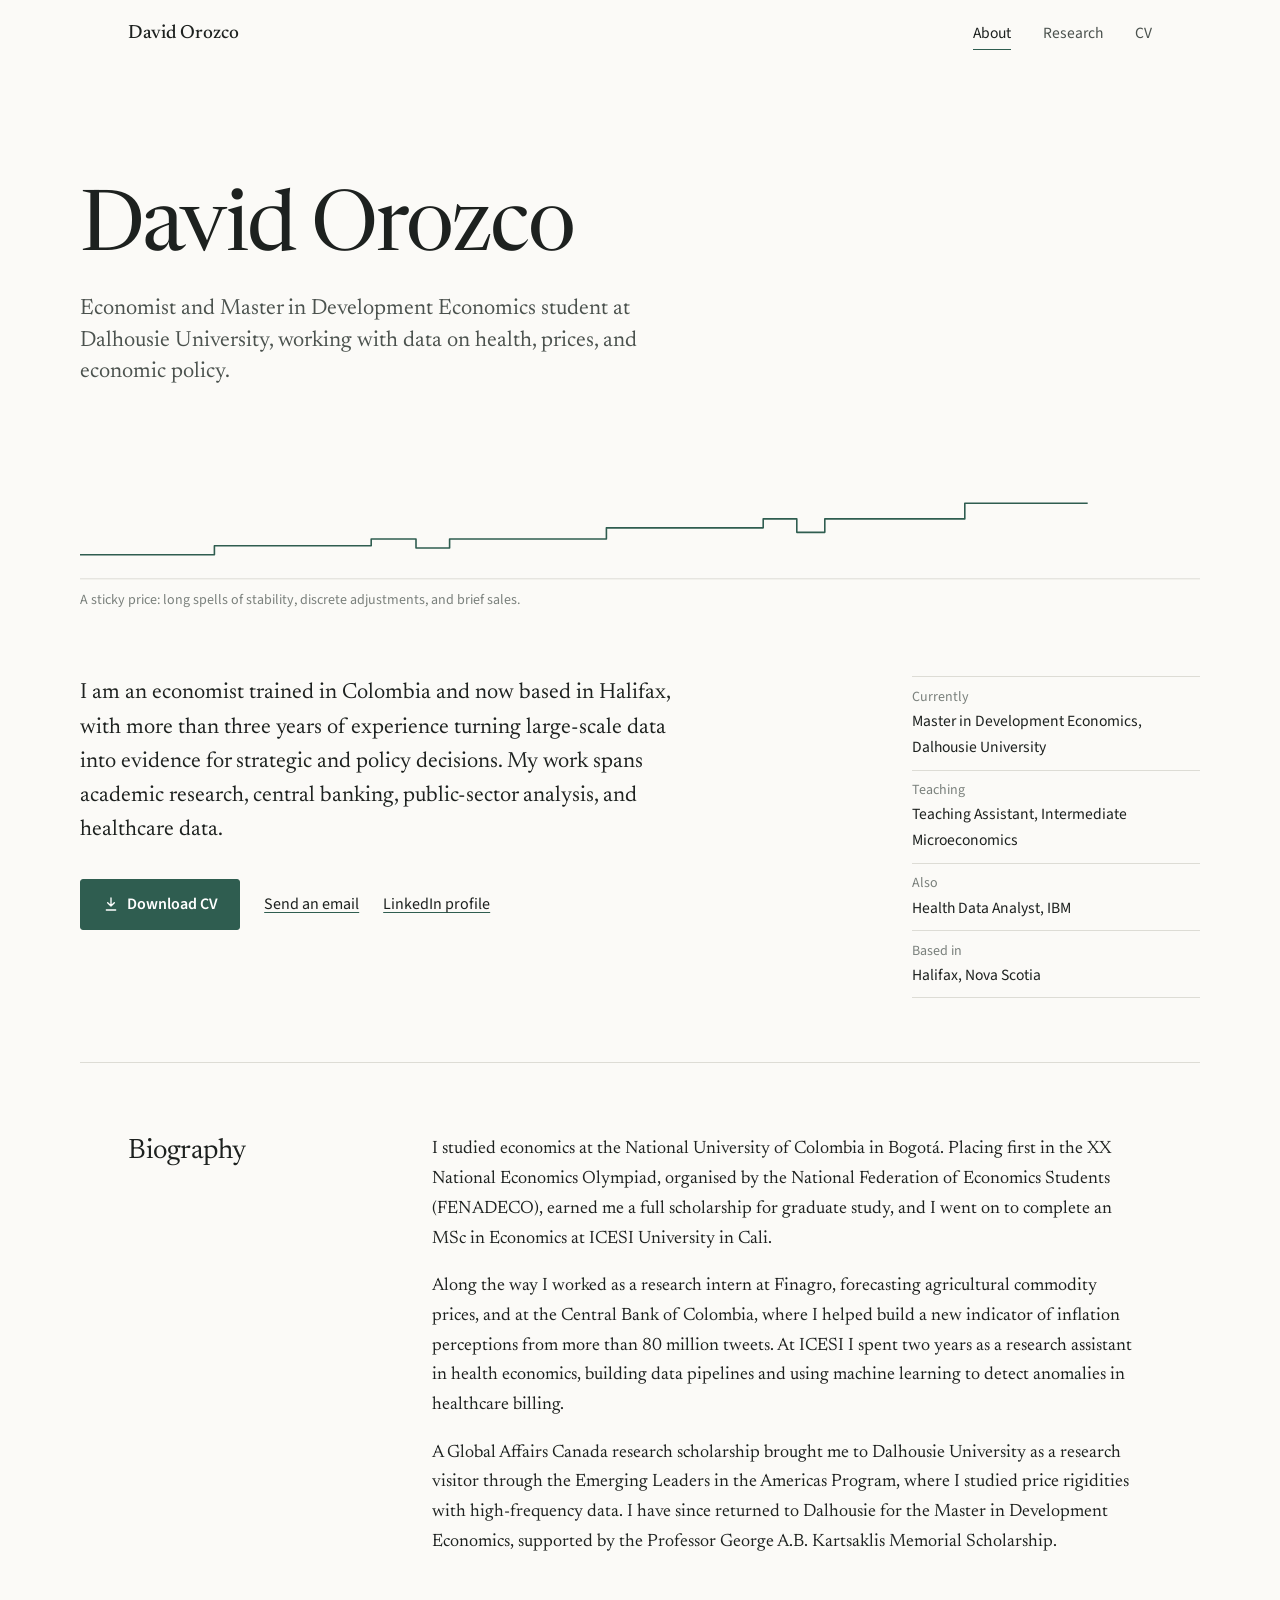
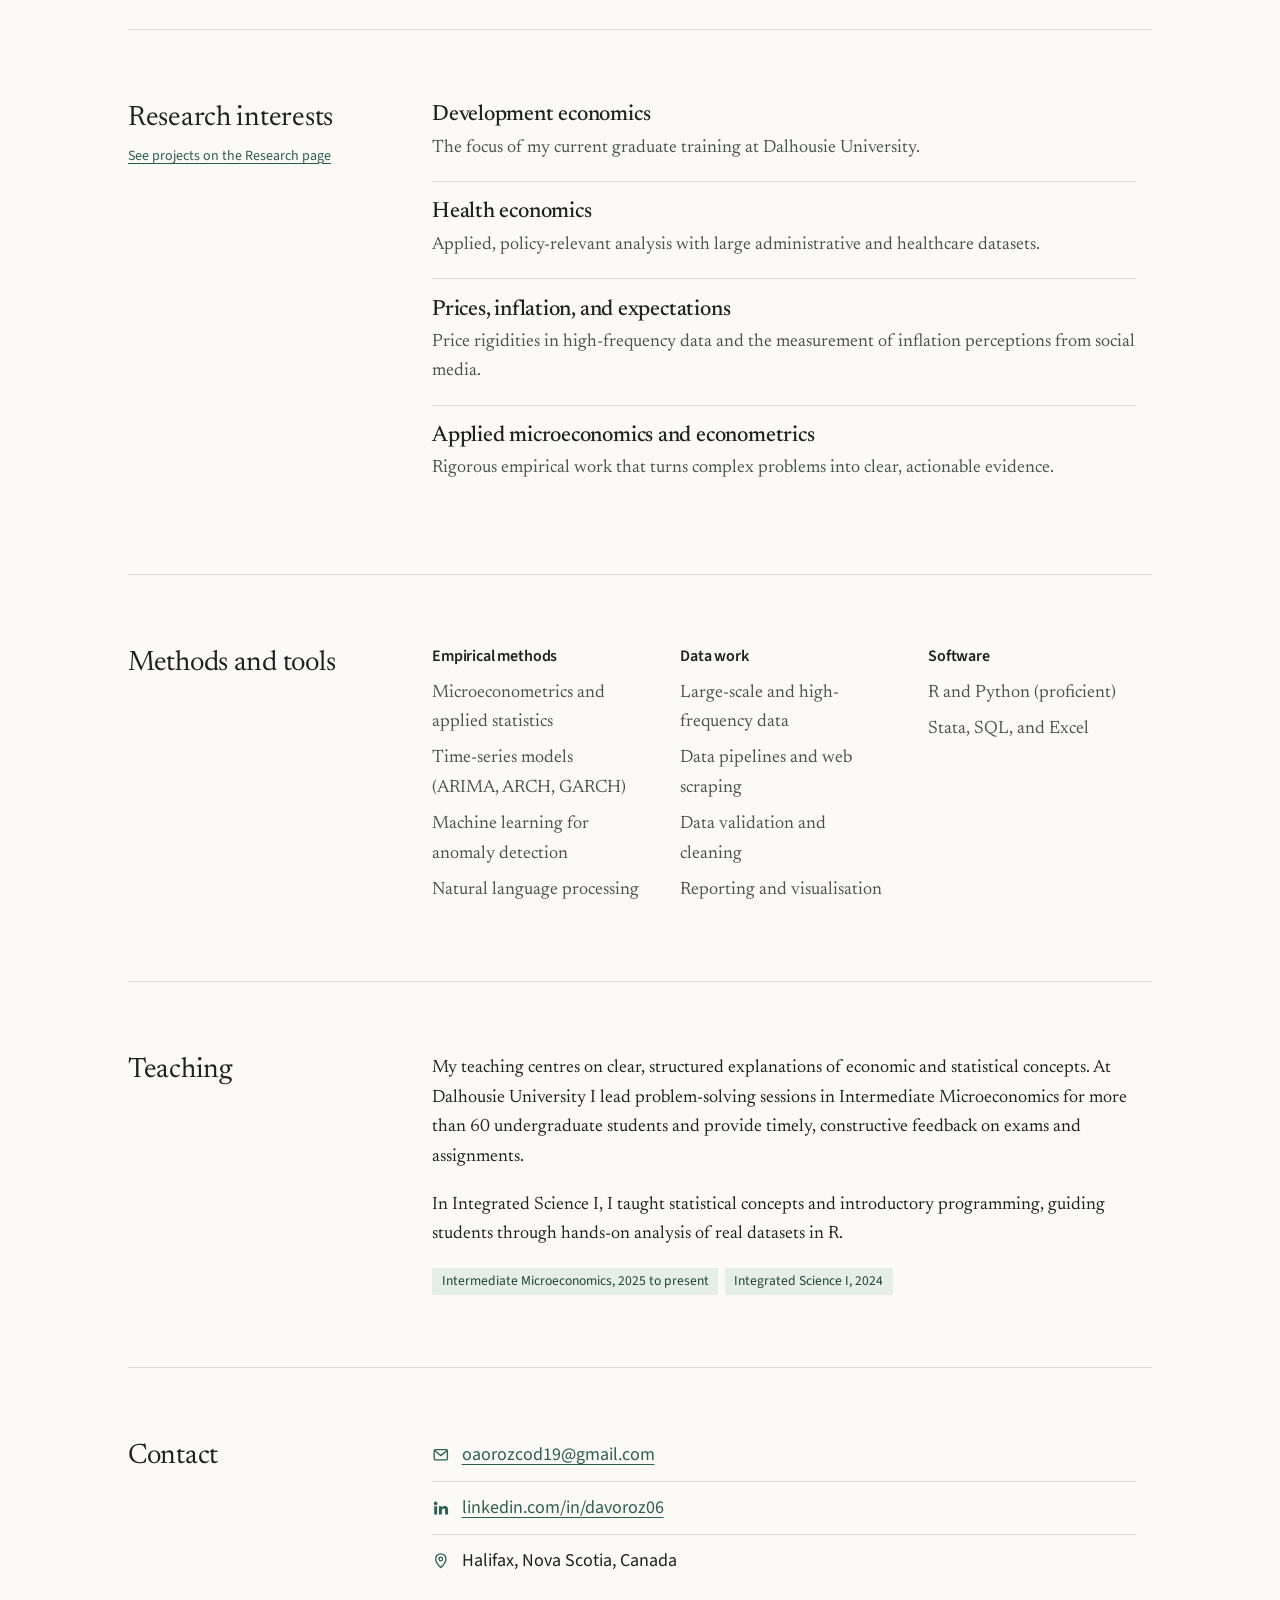
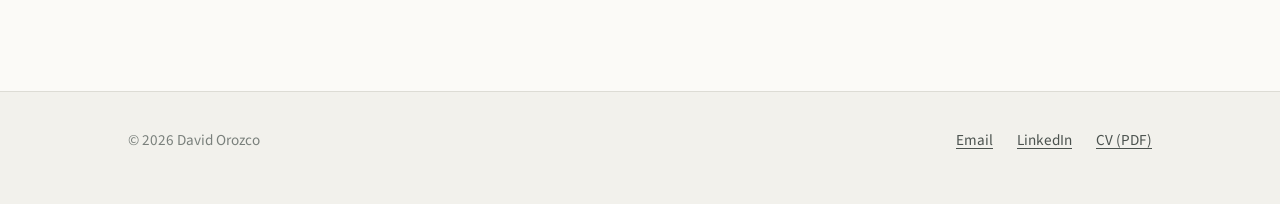
==== index.html @ cde1f17e "Initial commit" ====
<!DOCTYPE html>
<html lang="en">
<head>
  <meta charset="utf-8">
  <meta name="viewport" content="width=device-width, initial-scale=1">
  <title>David Orozco | Economist</title>
  <meta name="description" content="David Orozco is an economist and Master in Development Economics student at Dalhousie University, working on applied microeconomics, health economics, and price dynamics.">
  <link rel="icon" href="assets/img/favicon.svg" type="image/svg+xml">

  <!-- Fonts: Newsreader (serif, text and headings) + Source Sans 3 (interface) -->
  <link rel="preconnect" href="https://fonts.googleapis.com">
  <link rel="preconnect" href="https://fonts.gstatic.com" crossorigin>
  <link href="https://fonts.googleapis.com/css2?family=Newsreader:ital,opsz,wght@0,6..72,300..600;1,6..72,400&family=Source+Sans+3:wght@400;600&display=swap" rel="stylesheet">

  <link rel="stylesheet" href="styles.css">
  <script>document.documentElement.classList.add('js');</script>
</head>
<body>
  <a class="skip-link" href="#main">Skip to content</a>

  <!-- ===== Header (same on every page; update aria-current per page) ===== -->
  <header class="site-header">
    <div class="site-header__inner">
      <a class="site-name" href="index.html">David Orozco</a>
      <button class="nav-toggle" type="button" aria-expanded="false" aria-controls="site-nav">Menu</button>
      <nav class="site-nav" id="site-nav" aria-label="Main">
        <ul>
          <li><a href="index.html" aria-current="page">About</a></li>
          <li><a href="research.html">Research</a></li>
          <li><a href="cv.html">CV</a></li>
        </ul>
      </nav>
    </div>
  </header>

  <main id="main">

    <!-- ===== Hero ===== -->
    <section class="wrap hero" aria-labelledby="name">
      <h1 class="hero__name" id="name">David Orozco</h1>
      <p class="hero__role">Economist and Master in Development Economics student at Dalhousie University, working with data on health, prices, and economic policy.</p>

      <!-- Decorative sticky-price series. Edit the "d" attribute to change the shape. -->
      <svg class="price-path" viewBox="0 0 1000 120" preserveAspectRatio="none" aria-hidden="true" focusable="false">
        <path class="baseline" d="M0 119.5 H1000"/>
        <path class="series" d="M0 98 H120 V90 H260 V84 H300 V92 H330 V84 H470 V74 H610 V66 H640 V78 H665 V66 H790 V52 H900 V44 H1000"/>
      </svg>
      <p class="hero__caption">A sticky price: long spells of stability, discrete adjustments, and brief sales.</p>

      <div class="hero__intro">
        <div>
          <p class="lede">I am an economist trained in Colombia and now based in Halifax, with more than three years of experience turning large-scale data into evidence for strategic and policy decisions. My work spans academic research, central banking, public-sector analysis, and healthcare data.</p>
          <div class="actions" style="margin-top:2rem">
            <a class="button" href="assets/cv/David_Orozco_CV.pdf" download>
              <svg class="icon" viewBox="0 0 24 24" fill="none" stroke="currentColor" stroke-width="2" stroke-linecap="round" stroke-linejoin="round" aria-hidden="true"><path d="M12 3v12M7 10l5 5 5-5M5 21h14"/></svg>
              Download CV
            </a>
            <a class="text-link" href="mailto:oaorozcod19@gmail.com">Send an email</a>
            <a class="text-link" href="https://www.linkedin.com/in/davoroz06/" target="_blank" rel="noopener">LinkedIn profile</a>
          </div>
        </div>
        <ul class="fact-list" aria-label="At a glance">
          <li><span>Currently</span>Master in Development Economics, Dalhousie University</li>
          <li><span>Teaching</span>Teaching Assistant, Intermediate Microeconomics</li>
          <li><span>Also</span>Health Data Analyst, IBM</li>
          <li><span>Based in</span>Halifax, Nova Scotia</li>
        </ul>
      </div>
    </section>

    <div class="wrap">

      <!-- ===== Biography ===== -->
      <section class="section" aria-labelledby="bio">
        <h2 class="section__title" id="bio">Biography</h2>
        <div class="section__body">
          <p>I studied economics at the National University of Colombia in Bogotá. Placing first in the XX National Economics Olympiad, organised by the National Federation of Economics Students (FENADECO), earned me a full scholarship for graduate study, and I went on to complete an MSc in Economics at ICESI University in Cali.</p>
          <p>Along the way I worked as a research intern at Finagro, forecasting agricultural commodity prices, and at the Central Bank of Colombia, where I helped build a new indicator of inflation perceptions from more than 80 million tweets. At ICESI I spent two years as a research assistant in health economics, building data pipelines and using machine learning to detect anomalies in healthcare billing.</p>
          <p>A Global Affairs Canada research scholarship brought me to Dalhousie University as a research visitor through the Emerging Leaders in the Americas Program, where I studied price rigidities with high-frequency data. I have since returned to Dalhousie for the Master in Development Economics, supported by the Professor George A.B. Kartsaklis Memorial Scholarship.</p>
        </div>
      </section>

      <!-- ===== Research interests ===== -->
      <section class="section" aria-labelledby="interests">
        <div>
          <h2 class="section__title" id="interests">Research interests</h2>
          <p class="section__note"><a href="research.html">See projects on the Research page</a></p>
        </div>
        <div class="section__body">
          <ul class="interest-list">
            <li>
              <h3>Development economics</h3>
              <p>The focus of my current graduate training at Dalhousie University.</p>
            </li>
            <li>
              <h3>Health economics</h3>
              <p>Applied, policy-relevant analysis with large administrative and healthcare datasets.</p>
            </li>
            <li>
              <h3>Prices, inflation, and expectations</h3>
              <p>Price rigidities in high-frequency data and the measurement of inflation perceptions from social media.</p>
            </li>
            <li>
              <h3>Applied microeconomics and econometrics</h3>
              <p>Rigorous empirical work that turns complex problems into clear, actionable evidence.</p>
            </li>
          </ul>
        </div>
      </section>

      <!-- ===== Methods & tools ===== -->
      <section class="section" aria-labelledby="methods">
        <h2 class="section__title" id="methods">Methods and tools</h2>
        <div class="section__body">
          <div class="tool-groups">
            <div>
              <h3>Empirical methods</h3>
              <ul>
                <li>Microeconometrics and applied statistics</li>
                <li>Time-series models (ARIMA, ARCH, GARCH)</li>
                <li>Machine learning for anomaly detection</li>
                <li>Natural language processing</li>
              </ul>
            </div>
            <div>
              <h3>Data work</h3>
              <ul>
                <li>Large-scale and high-frequency data</li>
                <li>Data pipelines and web scraping</li>
                <li>Data validation and cleaning</li>
                <li>Reporting and visualisation</li>
              </ul>
            </div>
            <div>
              <h3>Software</h3>
              <ul>
                <li>R and Python (proficient)</li>
                <li>Stata, SQL, and Excel</li>
              </ul>
            </div>
          </div>
        </div>
      </section>

      <!-- ===== Teaching ===== -->
      <section class="section" aria-labelledby="teaching">
        <h2 class="section__title" id="teaching">Teaching</h2>
        <div class="section__body">
          <p>My teaching centres on clear, structured explanations of economic and statistical concepts. At Dalhousie University I lead problem-solving sessions in Intermediate Microeconomics for more than 60 undergraduate students and provide timely, constructive feedback on exams and assignments.</p>
          <p>In Integrated Science I, I taught statistical concepts and introductory programming, guiding students through hands-on analysis of real datasets in R.</p>
          <ul class="tags" aria-label="Courses">
            <li>Intermediate Microeconomics, 2025 to present</li>
            <li>Integrated Science I, 2024</li>
          </ul>
        </div>
      </section>

      <!-- ===== Contact ===== -->
      <section class="section" aria-labelledby="contact">
        <h2 class="section__title" id="contact">Contact</h2>
        <div class="section__body">
          <ul class="contact-list">
            <li>
              <svg class="icon" viewBox="0 0 24 24" fill="none" stroke="currentColor" stroke-width="1.8" aria-hidden="true"><rect x="3" y="5" width="18" height="14" rx="1.5"/><path d="m3.5 6 8.5 7 8.5-7"/></svg>
              <a href="mailto:oaorozcod19@gmail.com">oaorozcod19@gmail.com</a>
            </li>
            <li>
              <svg class="icon" viewBox="0 0 24 24" fill="currentColor" aria-hidden="true"><path d="M4.98 3.5a2.5 2.5 0 1 1 0 5 2.5 2.5 0 0 1 0-5ZM3 9.75h4V21H3V9.75Zm6.5 0h3.8v1.6h.06c.53-.95 1.83-1.95 3.77-1.95 4.03 0 4.77 2.5 4.77 5.76V21h-4v-5.2c0-1.24-.02-2.84-1.8-2.84-1.8 0-2.6 1.3-2.6 2.75V21h-4V9.75Z"/></svg>
              <a href="https://www.linkedin.com/in/davoroz06/" target="_blank" rel="noopener">linkedin.com/in/davoroz06</a>
            </li>
            <li>
              <svg class="icon" viewBox="0 0 24 24" fill="none" stroke="currentColor" stroke-width="1.8" aria-hidden="true"><path d="M12 21s-7-6.2-7-11.5a7 7 0 0 1 14 0C19 14.8 12 21 12 21Z"/><circle cx="12" cy="9.5" r="2.5"/></svg>
              <span>Halifax, Nova Scotia, Canada</span>
            </li>
          </ul>
        </div>
      </section>

    </div>
  </main>

  <!-- ===== Footer (same on every page) ===== -->
  <footer class="site-footer">
    <div class="site-footer__inner">
      <p>&copy; <span data-year>2026</span> David Orozco</p>
      <ul>
        <li><a href="mailto:oaorozcod19@gmail.com">Email</a></li>
        <li><a href="https://www.linkedin.com/in/davoroz06/" target="_blank" rel="noopener">LinkedIn</a></li>
        <li><a href="assets/cv/David_Orozco_CV.pdf" download>CV (PDF)</a></li>
      </ul>
    </div>
  </footer>

  <script src="script.js"></script>
</body>
</html>
---- styles.css ----
/* ==========================================================================
   David Orozco — Academic website
   One stylesheet for all pages. Edit the tokens in :root to restyle the site.
   ========================================================================== */

/* ---------- 1. Design tokens ---------- */
:root {
  /* Colour */
  --paper:        #FBFAF7;   /* page background, warm light */
  --paper-deep:   #F2F1EC;   /* subtle panels */
  --ink:          #1D211F;   /* main text */
  --ink-soft:     #4B524E;   /* secondary text */
  --ink-faint:    #7A807C;   /* dates, meta */
  --rule:         #DDDCD5;   /* hairlines */
  --accent:       #2F5D50;   /* bottle green: the single accent */
  --accent-dark:  #224238;
  --accent-tint:  #E6EEEA;

  /* Type */
  --serif: "Newsreader", "Iowan Old Style", "Palatino Linotype", Palatino, Georgia, serif;
  --sans:  "Source Sans 3", "Segoe UI", "Helvetica Neue", Arial, sans-serif;

  /* Scale (roughly a 1.25 ratio) */
  --fs-small: 0.875rem;
  --fs-base:  1.125rem;
  --fs-md:    1.375rem;
  --fs-lg:    1.75rem;
  --fs-xl:    2.25rem;
  --fs-hero:  clamp(2.75rem, 7vw, 5.25rem);

  /* Layout */
  --page-max:  1120px;
  --prose-max: 40rem;
  --gutter:    clamp(1.25rem, 4vw, 3rem);
  --header-h:  4.25rem;
}

/* ---------- 2. Reset & base ---------- */
*, *::before, *::after { box-sizing: border-box; }

html {
  scroll-padding-top: calc(var(--header-h) + 1.5rem);
  -webkit-text-size-adjust: 100%;
}

body {
  margin: 0;
  background: var(--paper);
  color: var(--ink);
  font-family: var(--serif);
  font-size: var(--fs-base);
  line-height: 1.65;
  font-optical-sizing: auto;
  -webkit-font-smoothing: antialiased;
  text-rendering: optimizeLegibility;
}

img, svg { max-width: 100%; display: block; }

a {
  color: var(--accent);
  text-decoration-thickness: 1px;
  text-underline-offset: 0.2em;
}
a:hover { color: var(--accent-dark); text-decoration-thickness: 2px; }

:focus-visible {
  outline: 2px solid var(--accent);
  outline-offset: 3px;
  border-radius: 2px;
}

h1, h2, h3, h4 {
  font-family: var(--serif);
  font-weight: 500;
  line-height: 1.2;
  margin: 0;
  letter-spacing: -0.01em;
}

p { margin: 0 0 1em; }
ul { margin: 0; padding: 0; }

.skip-link {
  position: absolute;
  left: -9999px;
  top: 0.5rem;
  background: var(--ink);
  color: var(--paper);
  padding: 0.5rem 1rem;
  font-family: var(--sans);
  z-index: 100;
}
.skip-link:focus { left: 0.5rem; }

/* ---------- 3. Header & navigation ---------- */
.site-header {
  position: fixed;
  inset: 0 0 auto 0;
  z-index: 50;
  background: rgba(251, 250, 247, 0.94);
  backdrop-filter: saturate(1.2) blur(6px);
  border-bottom: 1px solid transparent;
  transition: border-color 0.2s ease;
}
.site-header.is-scrolled { border-bottom-color: var(--rule); }

.site-header__inner {
  max-width: var(--page-max);
  margin: 0 auto;
  padding: 0 var(--gutter);
  height: var(--header-h);
  display: flex;
  align-items: center;
  justify-content: space-between;
  gap: 1.5rem;
}

.site-name {
  font-family: var(--serif);
  font-size: 1.2rem;
  font-weight: 500;
  color: var(--ink);
  text-decoration: none;
}
.site-name:hover { color: var(--accent); text-decoration: none; }

.site-nav ul {
  list-style: none;
  display: flex;
  gap: 2rem;
}
.site-nav a {
  font-family: var(--sans);
  font-size: 0.975rem;
  color: var(--ink-soft);
  text-decoration: none;
  padding: 0.35rem 0;
  border-bottom: 1.5px solid transparent;
}
.site-nav a:hover { color: var(--ink); }
.site-nav a[aria-current="page"] {
  color: var(--ink);
  border-bottom-color: var(--accent);
}

/* Mobile menu button (hidden on desktop) */
.nav-toggle {
  display: none;
  background: none;
  border: 1px solid var(--rule);
  border-radius: 3px;
  padding: 0.4rem 0.75rem;
  font-family: var(--sans);
  font-size: 0.95rem;
  color: var(--ink);
  cursor: pointer;
}

/* ---------- 4. Page scaffolding ---------- */
main { padding-top: var(--header-h); }

.wrap {
  max-width: var(--page-max);
  margin: 0 auto;
  padding: 0 var(--gutter);
}

/* Page intro used on Research and CV pages */
.page-intro {
  padding: clamp(3.5rem, 9vw, 6.5rem) 0 clamp(2.5rem, 6vw, 4rem);
  border-bottom: 1px solid var(--rule);
}
.page-intro h1 {
  font-size: clamp(2.5rem, 6vw, 4rem);
  font-weight: 400;
  margin-bottom: 1rem;
}
.page-intro p {
  max-width: var(--prose-max);
  color: var(--ink-soft);
  font-size: var(--fs-md);
  line-height: 1.5;
  margin: 0;
}
.page-intro .actions { margin-top: 2rem; }

/* Two-column section: heading on the left, content on the right */
.section {
  display: grid;
  grid-template-columns: minmax(0, 15rem) minmax(0, 1fr);
  gap: 1.5rem 4rem;
  padding: clamp(2.5rem, 6vw, 4.5rem) 0;
  border-bottom: 1px solid var(--rule);
}
.section:last-of-type { border-bottom: 0; }

.section__title {
  font-size: var(--fs-lg);
  font-weight: 400;
  color: var(--ink);
}
.section__note {
  font-family: var(--sans);
  font-size: var(--fs-small);
  color: var(--ink-faint);
  margin-top: 0.6rem;
  line-height: 1.5;
}

.section__body { max-width: 44rem; }
.section__body > p:last-child { margin-bottom: 0; }

.lede {
  font-size: var(--fs-md);
  line-height: 1.55;
  color: var(--ink);
}

/* ---------- 5. Buttons & links ---------- */
.actions {
  display: flex;
  flex-wrap: wrap;
  gap: 0.75rem 1.5rem;
  align-items: center;
}

.button {
  display: inline-flex;
  align-items: center;
  gap: 0.5rem;
  font-family: var(--sans);
  font-size: 1rem;
  font-weight: 600;
  padding: 0.7rem 1.35rem;
  border-radius: 3px;
  background: var(--accent);
  color: #fff;
  text-decoration: none;
  border: 1px solid var(--accent);
  transition: background-color 0.15s ease;
}
.button:hover { background: var(--accent-dark); color: #fff; text-decoration: none; }

.text-link {
  font-family: var(--sans);
  font-size: 1rem;
  color: var(--ink);
  text-decoration: underline;
  text-decoration-color: var(--accent);
}
.text-link:hover { color: var(--accent); }

.icon { width: 1em; height: 1em; flex: none; }

/* ---------- 6. Home hero ---------- */
.hero {
  padding: clamp(3.5rem, 10vw, 7.5rem) 0 0;
}
.hero__name {
  font-size: var(--fs-hero);
  font-weight: 400;
  letter-spacing: -0.025em;
  line-height: 1.02;
}
.hero__role {
  margin-top: 1.25rem;
  max-width: 36rem;
  font-size: var(--fs-md);
  line-height: 1.45;
  color: var(--ink-soft);
}

/* The price-path line: a stylised "sticky price" series.
   A nod to David's research on price rigidities and inflation. */
.price-path {
  margin: clamp(2rem, 5vw, 3.5rem) 0 0;
  width: 100%;
  height: auto;
  color: var(--accent);
}
.price-path path {
  fill: none;
  stroke: currentColor;
  stroke-width: 1.6;
  vector-effect: non-scaling-stroke;
  stroke-linejoin: round;
}
.price-path .baseline { stroke: var(--rule); stroke-width: 1; }

/* Draw the line once on load */
.js .price-path .series {
  stroke-dasharray: var(--len, 3000);
  stroke-dashoffset: var(--len, 3000);
  animation: draw 2.4s cubic-bezier(0.45, 0.05, 0.25, 1) 0.2s forwards;
}
@keyframes draw { to { stroke-dashoffset: 0; } }

.hero__caption {
  font-family: var(--sans);
  font-size: var(--fs-small);
  color: var(--ink-faint);
  margin: 0.6rem 0 0;
}

.hero__intro {
  display: grid;
  grid-template-columns: minmax(0, 1fr) minmax(0, 18rem);
  gap: 2rem 4rem;
  align-items: start;
  padding: clamp(2.5rem, 6vw, 4rem) 0;
  border-bottom: 1px solid var(--rule);
}
.hero__intro .lede { margin: 0; max-width: 38rem; }

.fact-list { list-style: none; font-family: var(--sans); font-size: 0.975rem; }
.fact-list li { padding: 0.55rem 0; border-top: 1px solid var(--rule); }
.fact-list li:last-child { border-bottom: 1px solid var(--rule); }
.fact-list span { display: block; color: var(--ink-faint); font-size: var(--fs-small); }

/* ---------- 7. Interest list & tool list ---------- */
.interest-list { list-style: none; }
.interest-list li {
  padding: 1.1rem 0;
  border-top: 1px solid var(--rule);
}
.interest-list li:first-child { border-top: 0; padding-top: 0; }
.interest-list h3 { font-size: var(--fs-md); margin-bottom: 0.3rem; }
.interest-list p { margin: 0; color: var(--ink-soft); }

.tool-groups {
  display: grid;
  grid-template-columns: repeat(auto-fit, minmax(13rem, 1fr));
  gap: 2rem 2.5rem;
}
.tool-groups h3 {
  font-family: var(--sans);
  font-size: 1rem;
  font-weight: 600;
  margin-bottom: 0.6rem;
}
.tool-groups ul { list-style: none; }
.tool-groups li {
  padding: 0.2rem 0;
  color: var(--ink-soft);
}

.tags { list-style: none; display: flex; flex-wrap: wrap; gap: 0.4rem; margin-top: 0.9rem; }
.tags li {
  font-family: var(--sans);
  font-size: 0.85rem;
  color: var(--accent-dark);
  background: var(--accent-tint);
  padding: 0.15rem 0.6rem;
  border-radius: 2px;
}

/* ---------- 8. Projects (Research page) ---------- */
.project { padding: 2rem 0; border-top: 1px solid var(--rule); }
.project:first-child { border-top: 0; padding-top: 0; }
.project:last-child { padding-bottom: 0; }
.project h3 { font-size: var(--fs-lg); font-weight: 400; margin-bottom: 0.4rem; }
.project__meta {
  font-family: var(--sans);
  font-size: 0.95rem;
  color: var(--ink-faint);
  margin-bottom: 0.9rem;
}
.project p { color: var(--ink); }

.output-item {
  padding-left: 1.25rem;
  border-left: 2px solid var(--accent);
}
.output-item h3 { font-size: var(--fs-md); margin-bottom: 0.35rem; }
.output-item p { margin: 0; color: var(--ink-soft); }

.institutions { list-style: none; }
.institutions li {
  display: grid;
  grid-template-columns: minmax(0, 1fr) minmax(0, 1.3fr);
  gap: 0.25rem 2rem;
  padding: 0.9rem 0;
  border-top: 1px solid var(--rule);
}
.institutions li:first-child { border-top: 0; padding-top: 0; }
.institutions strong { font-weight: 500; }
.institutions span { color: var(--ink-soft); }

/* ---------- 9. CV entries ---------- */
.entries { list-style: none; }
.entry {
  display: grid;
  grid-template-columns: 9.5rem minmax(0, 1fr);
  gap: 0.5rem 2rem;
  padding: 1.75rem 0;
  border-top: 1px solid var(--rule);
}
.entry:first-child { border-top: 0; padding-top: 0; }
.entry:last-child { padding-bottom: 0; }

.entry__date {
  font-family: var(--sans);
  font-size: 0.95rem;
  color: var(--ink-faint);
  font-variant-numeric: tabular-nums;
  padding-top: 0.2rem;
}
.entry__title { font-size: var(--fs-md); font-weight: 500; }
.entry__org {
  font-family: var(--sans);
  font-size: 0.975rem;
  color: var(--accent-dark);
  margin: 0.2rem 0 0.75rem;
}
.entry__org .place { color: var(--ink-faint); }
.entry ul { padding-left: 1.1rem; }
.entry li { margin-bottom: 0.4rem; color: var(--ink-soft); }
.entry li::marker { color: var(--accent); }
.entry p { color: var(--ink-soft); margin: 0; }

/* Organisation header grouping several roles */
.org-group + .org-group { margin-top: 2.5rem; }
.org-group__name {
  font-size: var(--fs-lg);
  font-weight: 400;
  margin-bottom: 1.25rem;
}
.org-group__name small {
  font-family: var(--sans);
  font-size: 0.95rem;
  color: var(--ink-faint);
  margin-left: 0.5rem;
  font-weight: 400;
}

.cert-list {
  list-style: none;
  columns: 2 14rem;
  column-gap: 2.5rem;
}
.cert-list li {
  break-inside: avoid;
  padding: 0.45rem 0;
  border-bottom: 1px solid var(--rule);
  color: var(--ink-soft);
}

.lang-list { list-style: none; display: flex; flex-wrap: wrap; gap: 1rem 3rem; }
.lang-list strong { font-weight: 500; display: block; font-size: var(--fs-md); }
.lang-list span { font-family: var(--sans); color: var(--ink-faint); }

/* In-page CV contents */
.cv-contents {
  display: flex;
  flex-wrap: wrap;
  gap: 0.5rem 1.5rem;
  list-style: none;
  padding: 1.25rem 0;
  border-bottom: 1px solid var(--rule);
  font-family: var(--sans);
  font-size: 0.95rem;
}
.cv-contents a { color: var(--ink-soft); text-decoration: none; }
.cv-contents a:hover { color: var(--accent); text-decoration: underline; }

/* ---------- 10. Contact block & footer ---------- */
.contact-list { list-style: none; font-family: var(--sans); }
.contact-list li {
  display: flex;
  align-items: center;
  gap: 0.75rem;
  padding: 0.7rem 0;
  border-top: 1px solid var(--rule);
}
.contact-list li:first-child { border-top: 0; padding-top: 0; }
.contact-list .icon { color: var(--accent); width: 1.1rem; height: 1.1rem; }

.site-footer {
  margin-top: 2rem;
  background: var(--paper-deep);
  border-top: 1px solid var(--rule);
}
.site-footer__inner {
  max-width: var(--page-max);
  margin: 0 auto;
  padding: 2.25rem var(--gutter);
  display: flex;
  flex-wrap: wrap;
  justify-content: space-between;
  gap: 1rem 2rem;
  font-family: var(--sans);
  font-size: 0.95rem;
  color: var(--ink-faint);
}
.site-footer ul { list-style: none; display: flex; gap: 1.5rem; }
.site-footer a { color: var(--ink-soft); }
.site-footer a:hover { color: var(--accent); }

/* ---------- 11. Responsive ---------- */
@media (max-width: 860px) {
  .section { grid-template-columns: 1fr; gap: 1.25rem; }
  .hero__intro { grid-template-columns: 1fr; }
  .institutions li { grid-template-columns: 1fr; }
}

@media (max-width: 680px) {
  .nav-toggle { display: inline-block; }
  .site-nav {
    position: absolute;
    top: var(--header-h);
    left: 0;
    right: 0;
    background: var(--paper);
    border-bottom: 1px solid var(--rule);
    display: none;
  }
  .site-nav.is-open { display: block; }
  .site-nav ul { flex-direction: column; gap: 0; padding: 0.5rem var(--gutter) 1rem; }
  .site-nav a { display: block; padding: 0.75rem 0; border-bottom: 1px solid var(--rule); }
  .site-nav li:last-child a { border-bottom: 0; }
  .site-nav a[aria-current="page"] { color: var(--accent); border-bottom-color: var(--rule); }

  .entry { grid-template-columns: 1fr; gap: 0.25rem; }
  .org-group__name small { display: block; margin: 0.25rem 0 0; }
}

/* ---------- 12. Motion & print ---------- */
@media (prefers-reduced-motion: reduce) {
  *, *::before, *::after { animation: none !important; transition: none !important; }
  .js .price-path .series { stroke-dashoffset: 0; }
}

@media print {
  .site-header, .site-footer, .nav-toggle, .actions, .cv-contents, .price-path, .hero__caption { display: none !important; }
  main { padding-top: 0; }
  body { background: #fff; font-size: 11pt; }
  .section, .entry { break-inside: avoid; }
  a { color: inherit; text-decoration: none; }
}
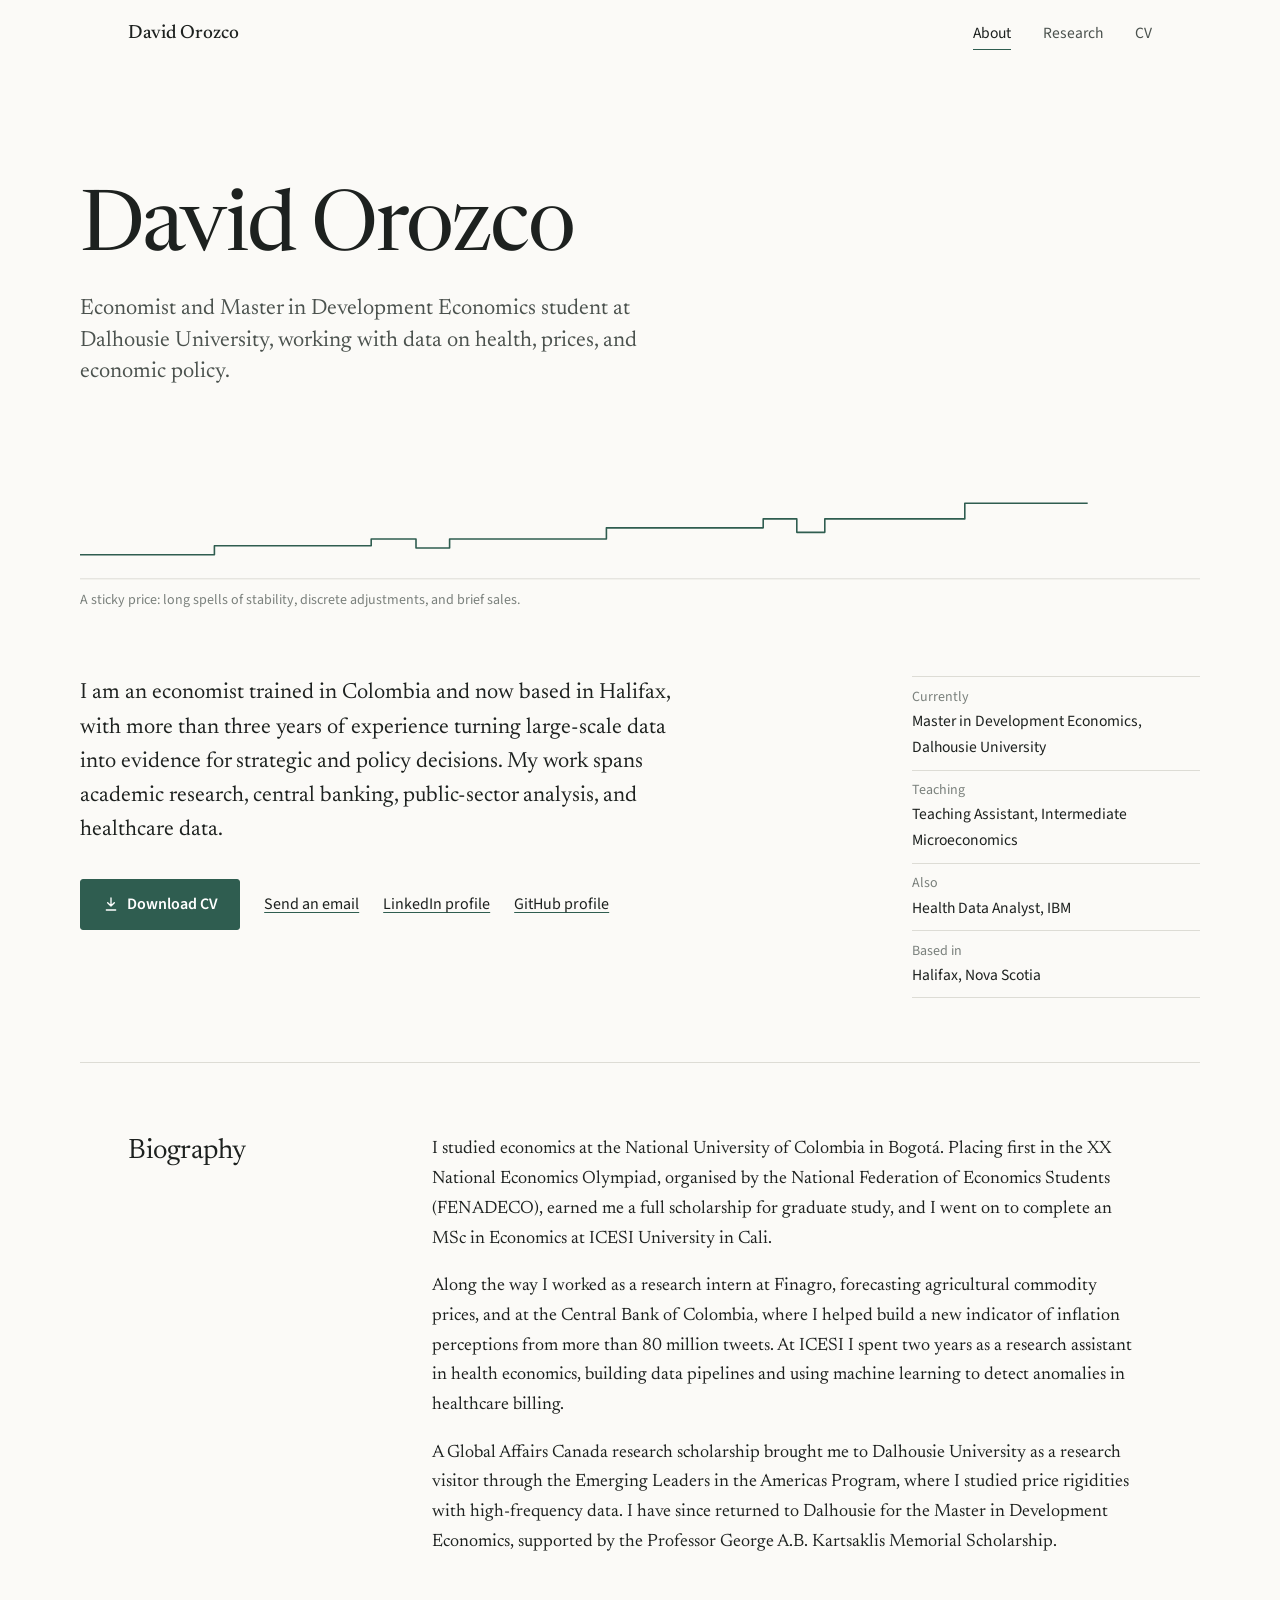
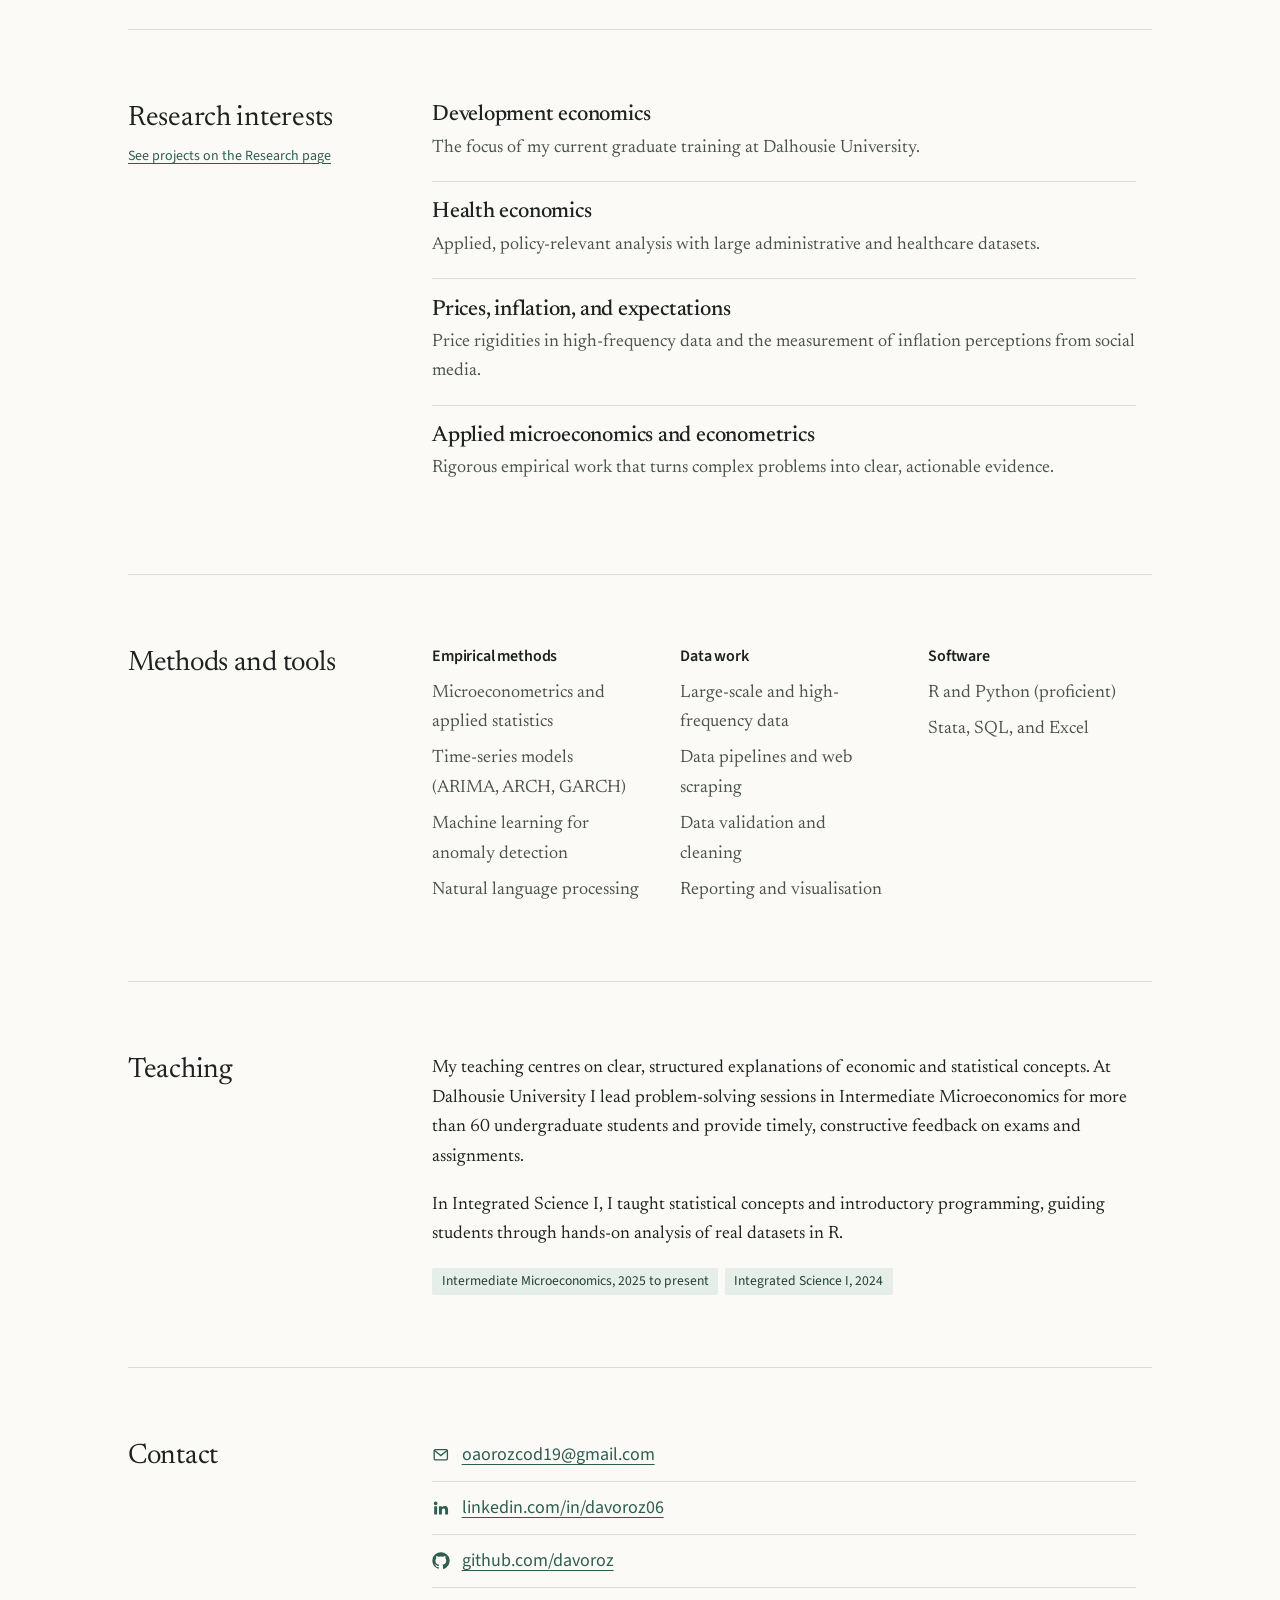
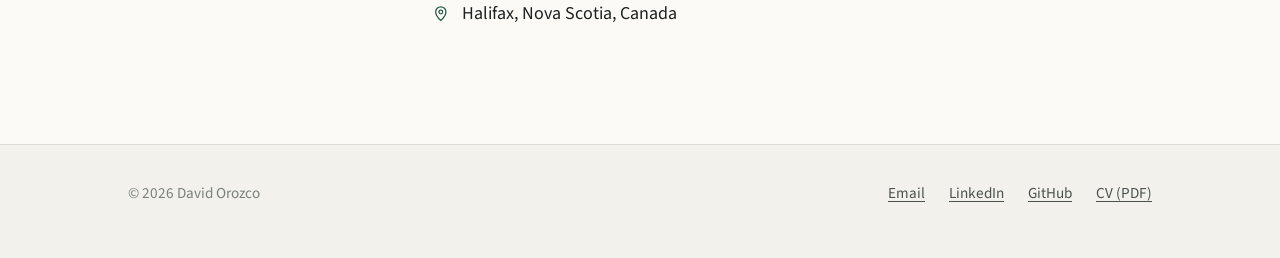
==== commit 389b5a75: "Add GitHub links and price-rigidities repo/dataset links" ====
--- a/index.html
+++ b/index.html
@@ -57,6 +57,7 @@
             </a>
             <a class="text-link" href="mailto:oaorozcod19@gmail.com">Send an email</a>
             <a class="text-link" href="https://www.linkedin.com/in/davoroz06/" target="_blank" rel="noopener">LinkedIn profile</a>
+            <a class="text-link" href="https://github.com/davoroz" target="_blank" rel="noopener">GitHub profile</a>
           </div>
         </div>
         <ul class="fact-list" aria-label="At a glance">
@@ -169,6 +170,10 @@
               <a href="https://www.linkedin.com/in/davoroz06/" target="_blank" rel="noopener">linkedin.com/in/davoroz06</a>
             </li>
             <li>
+              <svg class="icon" viewBox="0 0 24 24" fill="currentColor" aria-hidden="true"><path d="M12 .5a11.5 11.5 0 0 0-3.64 22.41c.58.1.79-.25.79-.56v-2c-3.2.7-3.88-1.37-3.88-1.37-.53-1.33-1.28-1.69-1.28-1.69-1.05-.72.08-.7.08-.7 1.16.08 1.77 1.19 1.77 1.19 1.03 1.77 2.7 1.26 3.36.96.1-.75.4-1.26.73-1.55-2.55-.29-5.24-1.28-5.24-5.69 0-1.26.45-2.29 1.19-3.1-.12-.29-.52-1.46.11-3.05 0 0 .97-.31 3.17 1.18a11 11 0 0 1 5.77 0c2.2-1.49 3.17-1.18 3.17-1.18.63 1.59.23 2.76.11 3.05.74.81 1.19 1.84 1.19 3.1 0 4.42-2.7 5.4-5.26 5.68.41.36.78 1.06.78 2.14v3.17c0 .31.21.67.8.56A11.5 11.5 0 0 0 12 .5Z"/></svg>
+              <a href="https://github.com/davoroz" target="_blank" rel="noopener">github.com/davoroz</a>
+            </li>
+            <li>
               <svg class="icon" viewBox="0 0 24 24" fill="none" stroke="currentColor" stroke-width="1.8" aria-hidden="true"><path d="M12 21s-7-6.2-7-11.5a7 7 0 0 1 14 0C19 14.8 12 21 12 21Z"/><circle cx="12" cy="9.5" r="2.5"/></svg>
               <span>Halifax, Nova Scotia, Canada</span>
             </li>
@@ -186,6 +191,7 @@
       <ul>
         <li><a href="mailto:oaorozcod19@gmail.com">Email</a></li>
         <li><a href="https://www.linkedin.com/in/davoroz06/" target="_blank" rel="noopener">LinkedIn</a></li>
+        <li><a href="https://github.com/davoroz" target="_blank" rel="noopener">GitHub</a></li>
         <li><a href="assets/cv/David_Orozco_CV.pdf" download>CV (PDF)</a></li>
       </ul>
     </div>
--- a/styles.css
+++ b/styles.css
@@ -367,6 +367,16 @@
   margin-bottom: 0.9rem;
 }
 .project p { color: var(--ink); }
+.project__links {
+  list-style: none;
+  padding: 0;
+  margin: 1.25rem 0 0;
+  display: flex;
+  flex-wrap: wrap;
+  gap: 0.6rem 1.75rem;
+}
+.project__links a { display: inline-flex; align-items: center; gap: 0.45rem; }
+.project__links .icon { color: var(--accent); }
 
 .output-item {
   padding-left: 1.25rem;
@@ -493,7 +503,7 @@
   font-size: 0.95rem;
   color: var(--ink-faint);
 }
-.site-footer ul { list-style: none; display: flex; gap: 1.5rem; }
+.site-footer ul { list-style: none; display: flex; flex-wrap: wrap; gap: 0.5rem 1.5rem; }
 .site-footer a { color: var(--ink-soft); }
 .site-footer a:hover { color: var(--accent); }
 
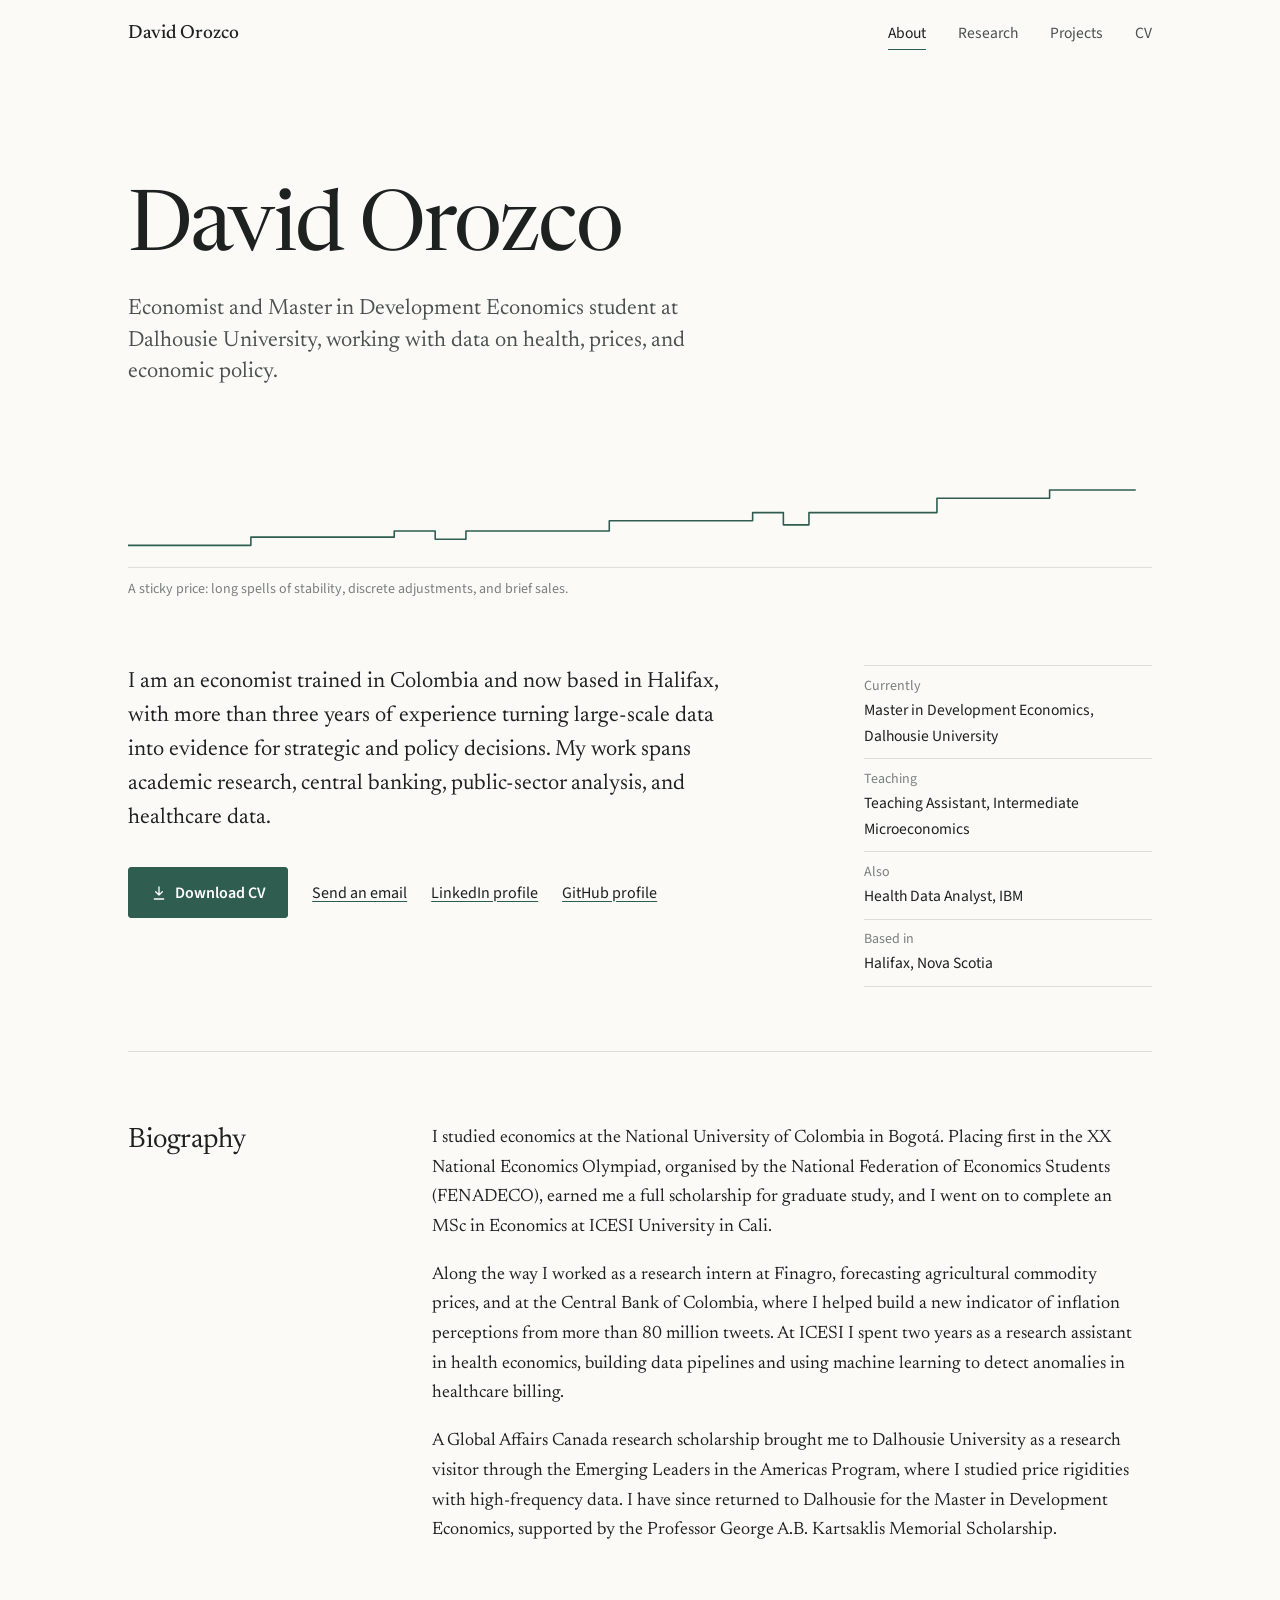
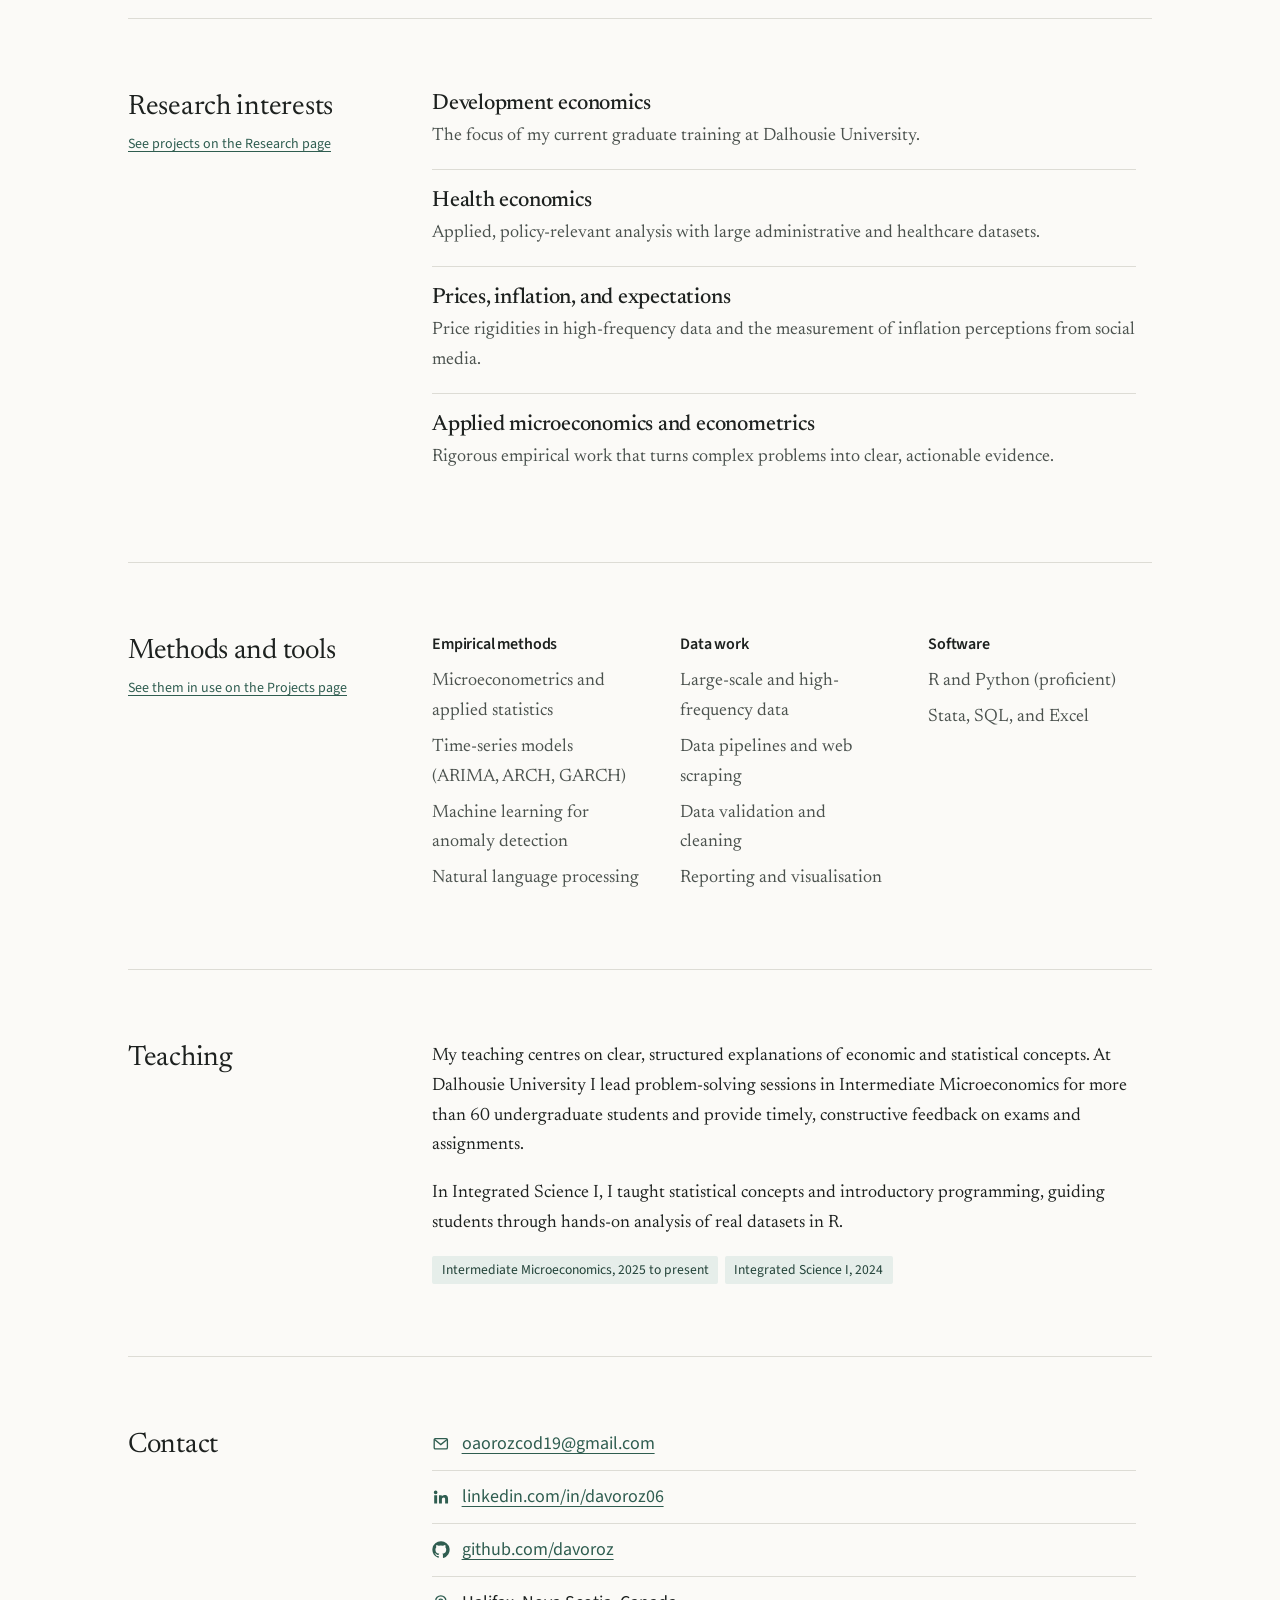
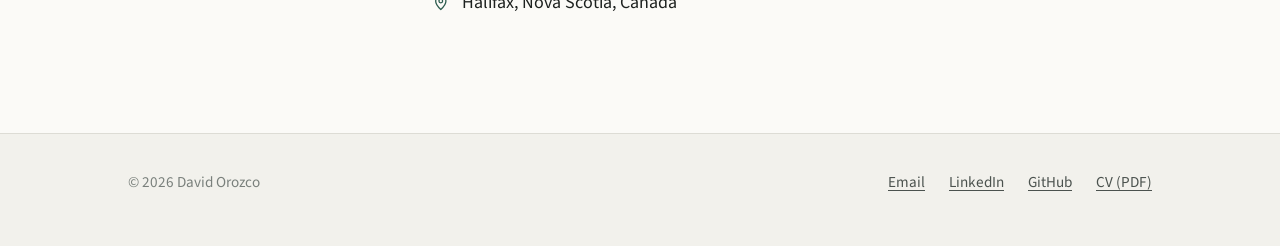
==== commit 1485604b: "Add Projects page, thesis entry, social previews and dark mode" ====
--- a/index.html
+++ b/index.html
@@ -6,6 +6,21 @@
   <title>David Orozco | Economist</title>
   <meta name="description" content="David Orozco is an economist and Master in Development Economics student at Dalhousie University, working on applied microeconomics, health economics, and price dynamics.">
   <link rel="icon" href="assets/img/favicon.svg" type="image/svg+xml">
+  <link rel="canonical" href="https://davoroz.github.io/david-orozco-site/">
+  <meta name="theme-color" content="#FBFAF7" media="(prefers-color-scheme: light)">
+  <meta name="theme-color" content="#151917" media="(prefers-color-scheme: dark)">
+
+  <!-- Social preview (LinkedIn, X, Slack, WhatsApp…) -->
+  <meta property="og:type" content="website">
+  <meta property="og:site_name" content="David Orozco">
+  <meta property="og:title" content="David Orozco | Economist">
+  <meta property="og:description" content="David Orozco is an economist and Master in Development Economics student at Dalhousie University, working on applied microeconomics, health economics, and price dynamics.">
+  <meta property="og:url" content="https://davoroz.github.io/david-orozco-site/">
+  <meta property="og:image" content="https://davoroz.github.io/david-orozco-site/assets/img/og-image.png">
+  <meta property="og:image:width" content="1200">
+  <meta property="og:image:height" content="630">
+  <meta property="og:image:alt" content="David Orozco, economist and data analyst, with a stylised sticky-price line.">
+  <meta name="twitter:card" content="summary_large_image">
 
   <!-- Fonts: Newsreader (serif, text and headings) + Source Sans 3 (interface) -->
   <link rel="preconnect" href="https://fonts.googleapis.com">
@@ -27,6 +42,7 @@
         <ul>
           <li><a href="index.html" aria-current="page">About</a></li>
           <li><a href="research.html">Research</a></li>
+          <li><a href="projects.html">Projects</a></li>
           <li><a href="cv.html">CV</a></li>
         </ul>
       </nav>
@@ -111,7 +127,10 @@
 
       <!-- ===== Methods & tools ===== -->
       <section class="section" aria-labelledby="methods">
-        <h2 class="section__title" id="methods">Methods and tools</h2>
+        <div>
+          <h2 class="section__title" id="methods">Methods and tools</h2>
+          <p class="section__note"><a href="projects.html">See them in use on the Projects page</a></p>
+        </div>
         <div class="section__body">
           <div class="tool-groups">
             <div>
--- a/styles.css
+++ b/styles.css
@@ -15,6 +15,11 @@
   --accent:       #2F5D50;   /* bottle green: the single accent */
   --accent-dark:  #224238;
   --accent-tint:  #E6EEEA;
+  --on-accent:    #FFFFFF;   /* text on accent buttons */
+  --header-bg:    rgba(251, 250, 247, 0.94);
+  --figure-bg:    #FAF8F4;   /* frame behind light-background figures */
+
+  color-scheme: light dark;
 
   /* Type */
   --serif: "Newsreader", "Iowan Old Style", "Palatino Linotype", Palatino, Georgia, serif;
@@ -33,6 +38,23 @@
   --prose-max: 40rem;
   --gutter:    clamp(1.25rem, 4vw, 3rem);
   --header-h:  4.25rem;
+}
+
+/* Dark mode: follows the visitor's system setting */
+@media (prefers-color-scheme: dark) {
+  :root {
+    --paper:        #151917;
+    --paper-deep:   #1C211F;
+    --ink:          #E6E8E3;
+    --ink-soft:     #B4BBB6;
+    --ink-faint:    #8D958F;
+    --rule:         #2F3632;
+    --accent:       #7FBDA8;
+    --accent-dark:  #A9D5C5;   /* hover: lighter on dark */
+    --accent-tint:  #1F302A;
+    --on-accent:    #0F1D18;
+    --header-bg:    rgba(21, 25, 23, 0.92);
+  }
 }
 
 /* ---------- 2. Reset & base ---------- */
@@ -98,7 +120,7 @@
   position: fixed;
   inset: 0 0 auto 0;
   z-index: 50;
-  background: rgba(251, 250, 247, 0.94);
+  background: var(--header-bg);
   backdrop-filter: saturate(1.2) blur(6px);
   border-bottom: 1px solid transparent;
   transition: border-color 0.2s ease;
@@ -235,12 +257,12 @@
   padding: 0.7rem 1.35rem;
   border-radius: 3px;
   background: var(--accent);
-  color: #fff;
+  color: var(--on-accent);
   text-decoration: none;
   border: 1px solid var(--accent);
   transition: background-color 0.15s ease;
 }
-.button:hover { background: var(--accent-dark); color: #fff; text-decoration: none; }
+.button:hover { background: var(--accent-dark); border-color: var(--accent-dark); color: var(--on-accent); text-decoration: none; }
 
 .text-link {
   font-family: var(--sans);
@@ -255,7 +277,7 @@
 
 /* ---------- 6. Home hero ---------- */
 .hero {
-  padding: clamp(3.5rem, 10vw, 7.5rem) 0 0;
+  padding-top: clamp(3.5rem, 10vw, 7.5rem);
 }
 .hero__name {
   font-size: var(--fs-hero);
@@ -397,6 +419,94 @@
 .institutions strong { font-weight: 500; }
 .institutions span { color: var(--ink-soft); }
 
+/* ---------- 8b. Case studies (Projects page) ---------- */
+.case__question {
+  font-size: var(--fs-md);
+  line-height: 1.5;
+  margin-top: 0;
+}
+.stats {
+  list-style: none;
+  display: grid;
+  grid-template-columns: repeat(auto-fit, minmax(8.5rem, 1fr));
+  gap: 1px;
+  background: var(--rule);
+  border: 1px solid var(--rule);
+  margin: 2rem 0;
+}
+.stats li { background: var(--paper); padding: 1rem 1.1rem; }
+.stats strong {
+  display: block;
+  font-size: var(--fs-lg);
+  font-weight: 400;
+  line-height: 1.15;
+  font-variant-numeric: lining-nums tabular-nums;
+}
+.stats span {
+  display: block;
+  margin-top: 0.3rem;
+  font-family: var(--sans);
+  font-size: var(--fs-small);
+  line-height: 1.35;
+  color: var(--ink-soft);
+}
+.case h3 {
+  font-family: var(--sans);
+  font-size: 1rem;
+  font-weight: 600;
+  margin: 2.25rem 0 0.6rem;
+}
+.case ul.plain { padding-left: 1.1rem; }
+.case ul.plain li { margin-bottom: 0.45rem; }
+.case ul.plain li::marker { color: var(--accent); }
+
+.figure { margin: 2rem 0; }
+.figure img {
+  width: 100%;
+  height: auto;
+  background: var(--figure-bg);
+  border: 1px solid var(--rule);
+  border-radius: 3px;
+}
+.figure figcaption {
+  font-family: var(--sans);
+  font-size: var(--fs-small);
+  color: var(--ink-faint);
+  margin-top: 0.6rem;
+  line-height: 1.45;
+}
+
+.table-scroll { overflow-x: auto; margin: 1rem 0 0.5rem; }
+.data-table {
+  width: 100%;
+  min-width: 34rem;
+  border-collapse: collapse;
+  font-family: var(--sans);
+  font-size: 0.95rem;
+  font-variant-numeric: tabular-nums;
+}
+.data-table th, .data-table td {
+  padding: 0.55rem 0.75rem;
+  border-bottom: 1px solid var(--rule);
+  text-align: right;
+}
+.data-table th:first-child, .data-table td:first-child { text-align: left; padding-left: 0; }
+.data-table thead th {
+  font-weight: 600;
+  color: var(--ink-soft);
+  font-size: var(--fs-small);
+  vertical-align: bottom;
+  border-bottom-color: var(--ink-faint);
+}
+.data-table td:first-child small { display: block; color: var(--ink-faint); font-size: 0.85rem; }
+.data-table tfoot td { font-weight: 600; border-bottom: 0; }
+.table-note {
+  font-family: var(--sans);
+  font-size: var(--fs-small);
+  color: var(--ink-faint);
+  margin: 0;
+}
+
 /* ---------- 9. CV entries ---------- */
 .entries { list-style: none; }
 .entry {
@@ -509,7 +619,7 @@
 
 /* ---------- 11. Responsive ---------- */
 @media (max-width: 860px) {
-  .section { grid-template-columns: 1fr; gap: 1.25rem; }
+  .section { grid-template-columns: minmax(0, 1fr); gap: 1.25rem; }
   .hero__intro { grid-template-columns: 1fr; }
   .institutions li { grid-template-columns: 1fr; }
 }
@@ -544,6 +654,7 @@
 @media print {
   .site-header, .site-footer, .nav-toggle, .actions, .cv-contents, .price-path, .hero__caption { display: none !important; }
   main { padding-top: 0; }
+  :root { --paper: #fff; --ink: #000; --ink-soft: #222; --ink-faint: #555; --rule: #ccc; --accent: #2F5D50; --accent-dark: #224238; }
   body { background: #fff; font-size: 11pt; }
   .section, .entry { break-inside: avoid; }
   a { color: inherit; text-decoration: none; }
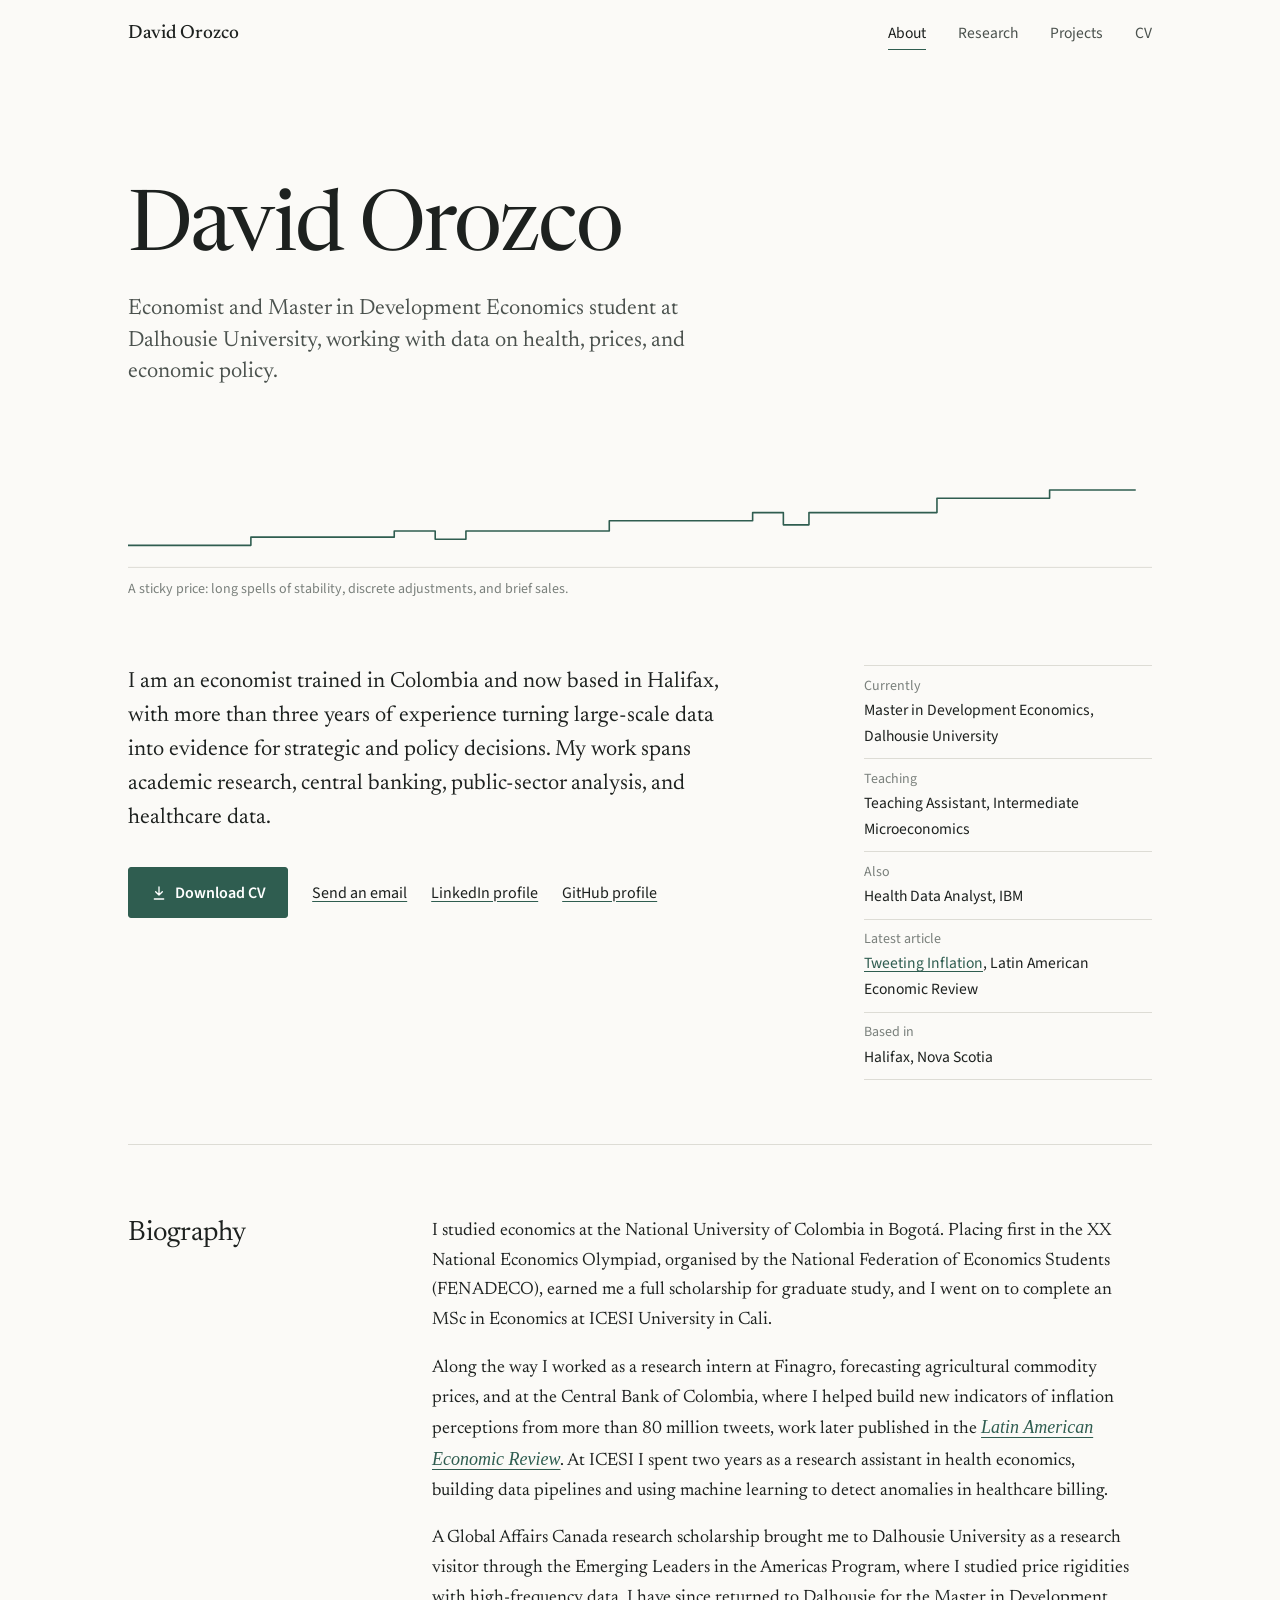
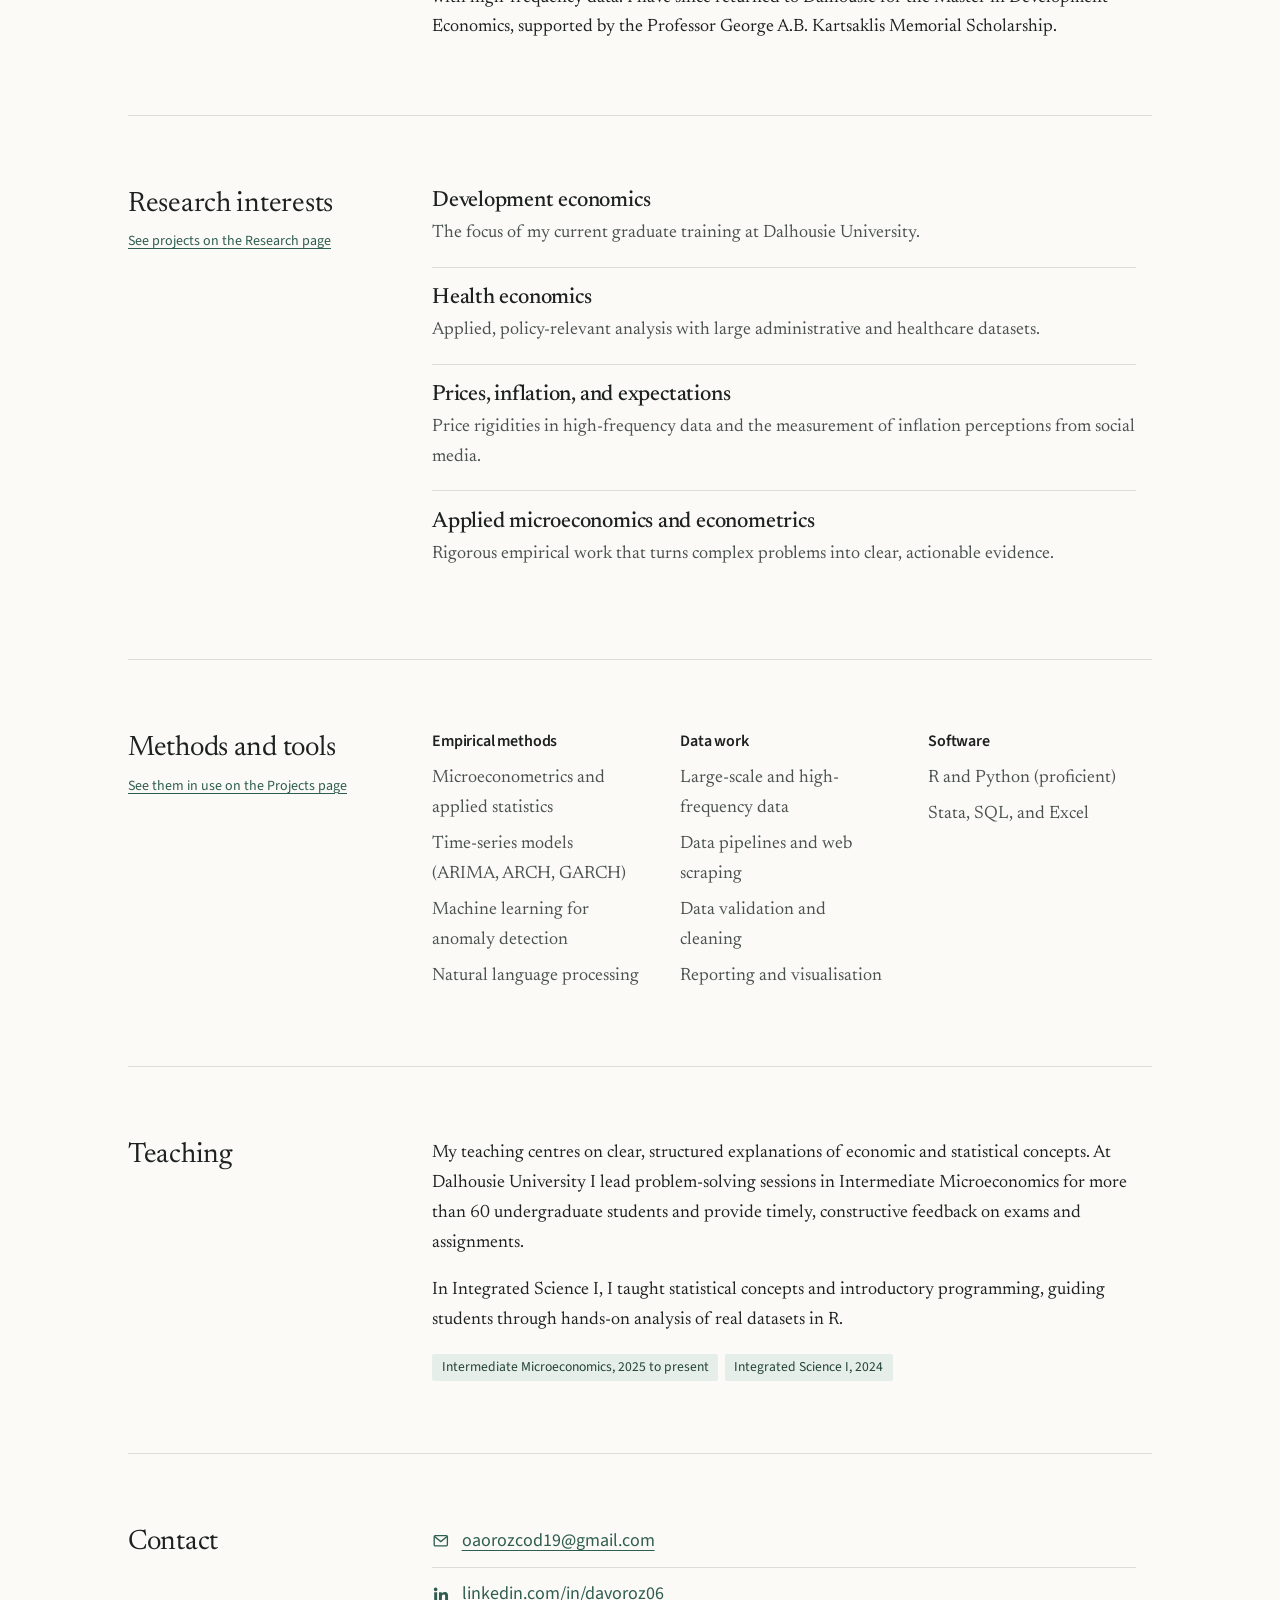
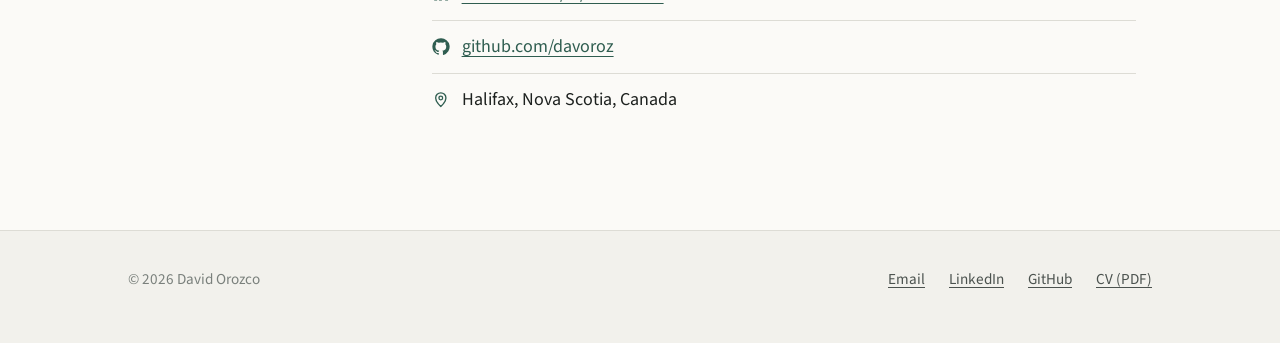
==== commit 1333a410: "Add Latin American Economic Review article; richer inflation project; figure fix" ====
--- a/index.html
+++ b/index.html
@@ -80,6 +80,7 @@
           <li><span>Currently</span>Master in Development Economics, Dalhousie University</li>
           <li><span>Teaching</span>Teaching Assistant, Intermediate Microeconomics</li>
           <li><span>Also</span>Health Data Analyst, IBM</li>
+          <li><span>Latest article</span><a href="https://www.latinaer.org/index.php/laer/article/view/302" target="_blank" rel="noopener">Tweeting Inflation</a>, Latin American Economic Review</li>
           <li><span>Based in</span>Halifax, Nova Scotia</li>
         </ul>
       </div>
@@ -92,7 +93,7 @@
         <h2 class="section__title" id="bio">Biography</h2>
         <div class="section__body">
           <p>I studied economics at the National University of Colombia in Bogotá. Placing first in the XX National Economics Olympiad, organised by the National Federation of Economics Students (FENADECO), earned me a full scholarship for graduate study, and I went on to complete an MSc in Economics at ICESI University in Cali.</p>
-          <p>Along the way I worked as a research intern at Finagro, forecasting agricultural commodity prices, and at the Central Bank of Colombia, where I helped build a new indicator of inflation perceptions from more than 80 million tweets. At ICESI I spent two years as a research assistant in health economics, building data pipelines and using machine learning to detect anomalies in healthcare billing.</p>
+          <p>Along the way I worked as a research intern at Finagro, forecasting agricultural commodity prices, and at the Central Bank of Colombia, where I helped build new indicators of inflation perceptions from more than 80 million tweets, work later published in the <a href="https://www.latinaer.org/index.php/laer/article/view/302" target="_blank" rel="noopener"><em>Latin American Economic Review</em></a>. At ICESI I spent two years as a research assistant in health economics, building data pipelines and using machine learning to detect anomalies in healthcare billing.</p>
           <p>A Global Affairs Canada research scholarship brought me to Dalhousie University as a research visitor through the Emerging Leaders in the Americas Program, where I studied price rigidities with high-frequency data. I have since returned to Dalhousie for the Master in Development Economics, supported by the Professor George A.B. Kartsaklis Memorial Scholarship.</p>
         </div>
       </section>
--- a/styles.css
+++ b/styles.css
@@ -17,7 +17,7 @@
   --accent-tint:  #E6EEEA;
   --on-accent:    #FFFFFF;   /* text on accent buttons */
   --header-bg:    rgba(251, 250, 247, 0.94);
-  --figure-bg:    #FAF8F4;   /* frame behind light-background figures */
+  --figure-bg:    #FBF9F4;   /* frame behind light-background figures */
 
   color-scheme: light dark;
 
@@ -78,6 +78,7 @@
 }
 
 img, svg { max-width: 100%; display: block; }
+img { height: auto; }
 
 a {
   color: var(--accent);
@@ -464,6 +465,9 @@
 .figure img {
   width: 100%;
   height: auto;
+  aspect-ratio: 16 / 7;      /* wide, short frame; the chart is centred inside */
+  object-fit: contain;
+  padding: 0.75rem;
   background: var(--figure-bg);
   border: 1px solid var(--rule);
   border-radius: 3px;
@@ -625,6 +629,7 @@
 }
 
 @media (max-width: 680px) {
+  .figure img { aspect-ratio: auto; padding: 0.25rem; }
   .nav-toggle { display: inline-block; }
   .site-nav {
     position: absolute;
